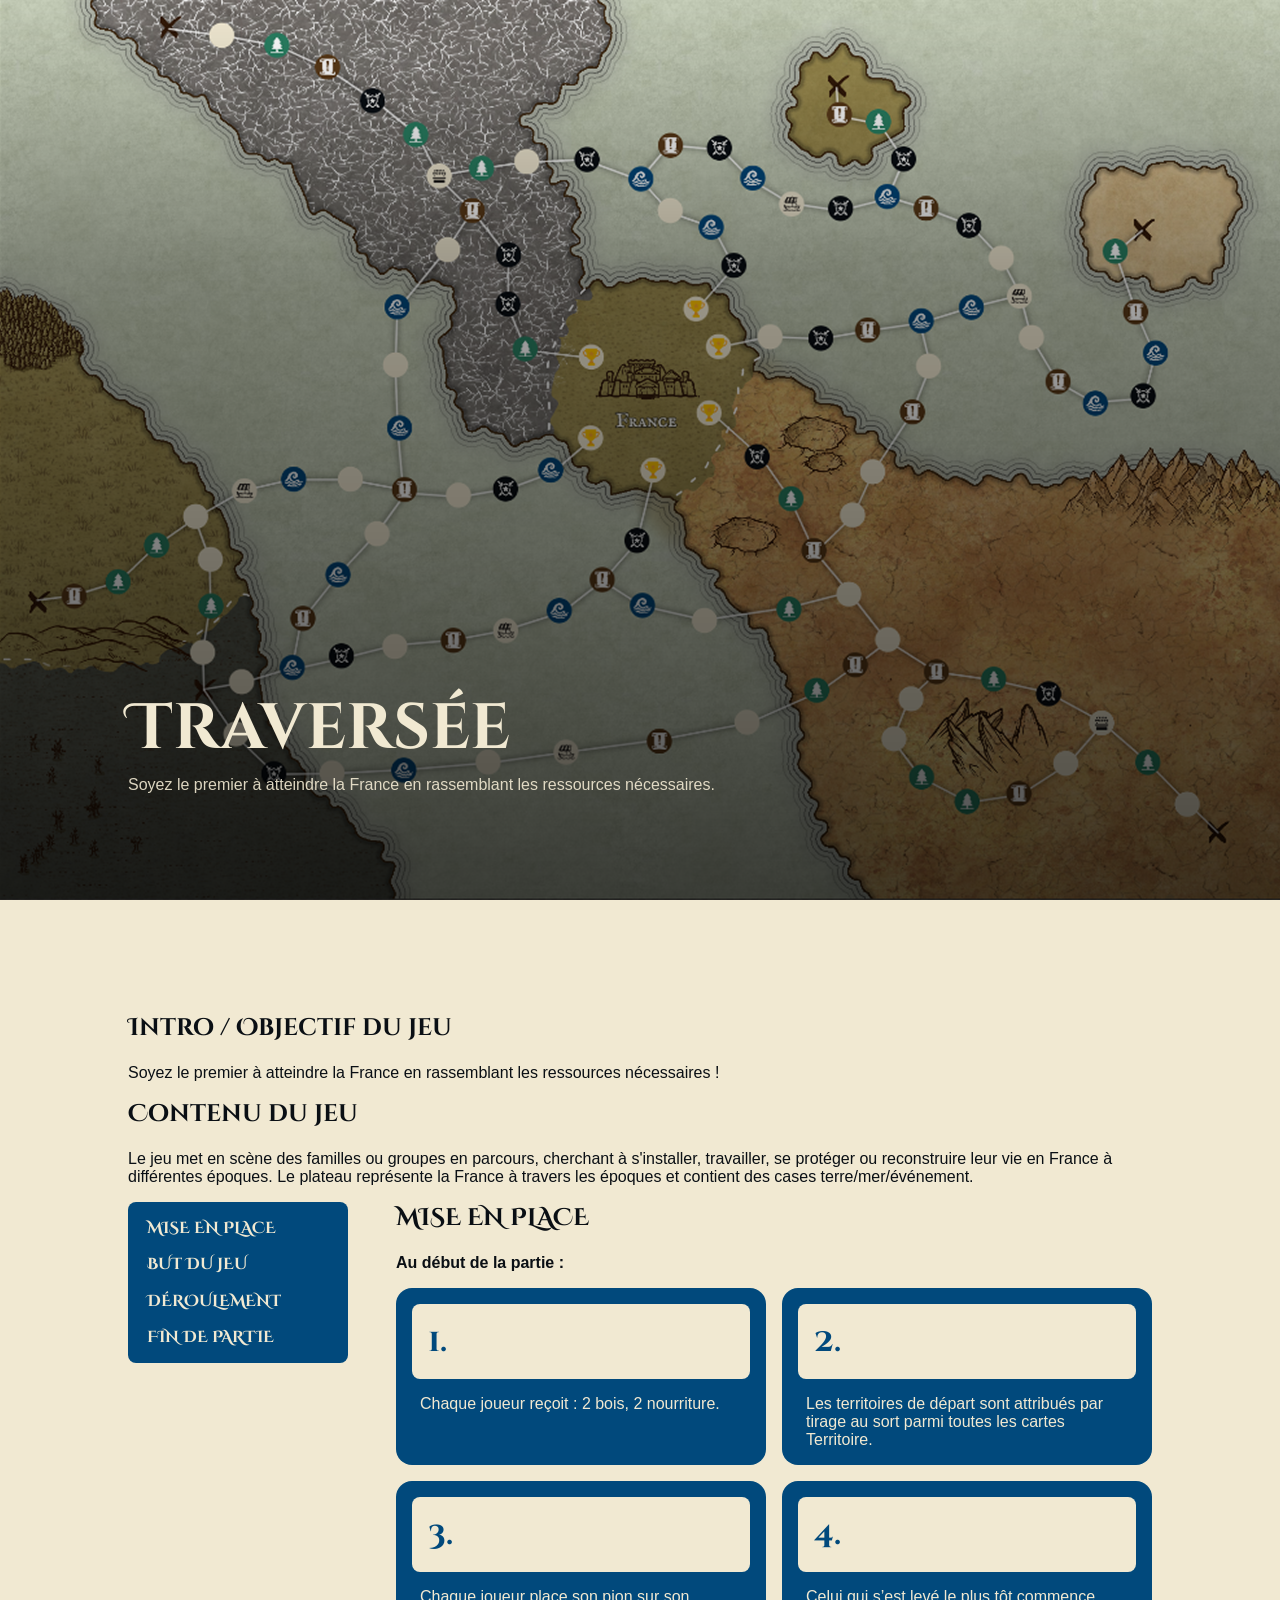
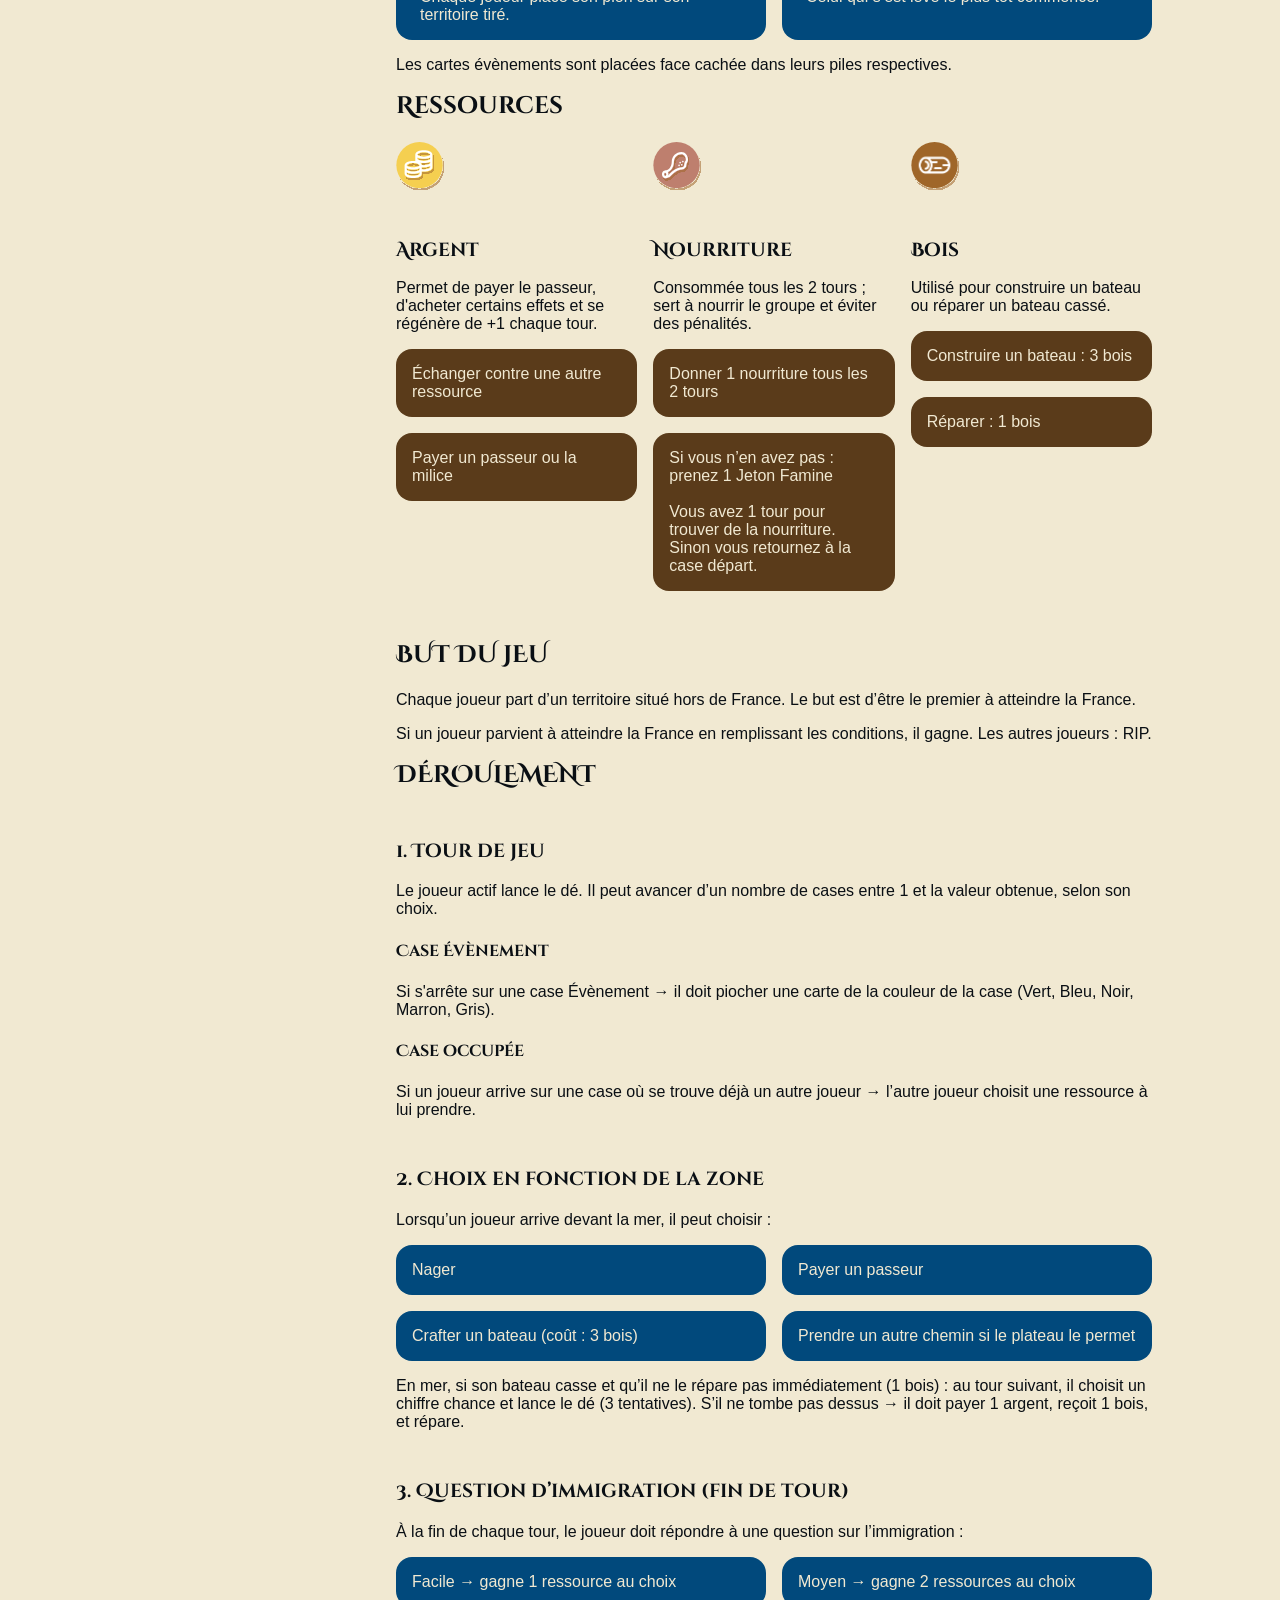
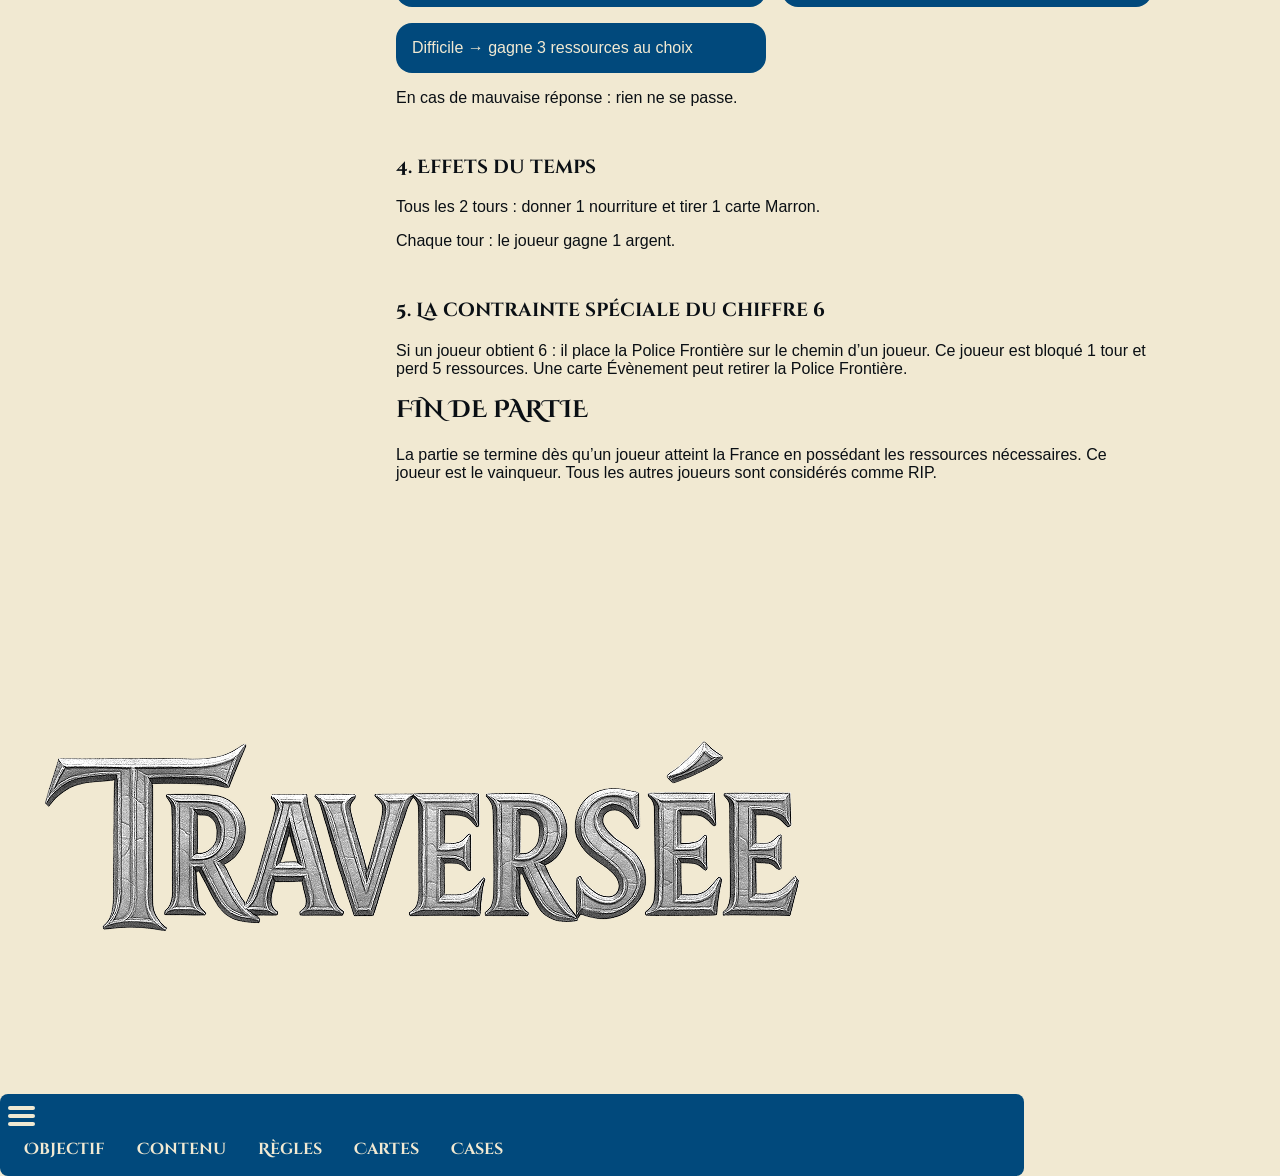
==== rules/index.html @ 33111cd7 "FEAT: init project + home cards" ====
<!DOCTYPE html>
<html lang="fr">
    <head>
        <meta charset="utf-8" />
        <meta name="viewport" content="width=device-width,initial-scale=1" />
        <title>Traversée - Règles</title>
        <link rel="stylesheet" href="../rules/css/styles.css" />
    </head>
    <body>
        <header class="site-header">
            <div class="container-img">
                <img src="../assets/img/map.png" alt="Carte du plateau - France à travers les époques" />
            </div>
            <div class="container-text-header">
                <h1>Traversée</h1>
                <p class="lead">Soyez le premier à atteindre la France en rassemblant les ressources nécessaires.</p>
            </div>
        </header>

        <main class="container">
            <article class="rules" id="regles">
                <section id="objectif">
                    <h2>Intro / Objectif du jeu</h2>
                    <p class="lead">Soyez le premier à atteindre la France en rassemblant les ressources nécessaires !</p>
                </section>

                <section id="contenu">
                    <h2>Contenu du jeu</h2>
                    <p>
                        Le jeu met en scène des familles ou groupes en parcours, cherchant à s'installer, travailler, se protéger ou reconstruire leur
                        vie en France à différentes époques. Le plateau représente la France à travers les époques et contient des cases
                        terre/mer/événement.
                    </p>
                </section>

                <section class="rules-layout">
                    <nav class="rules-nav" aria-label="Navigation règles">
                        <ul>
                            <li><a href="#mise-en-place">MISE EN PLACE</a></li>
                            <li><a href="#but-du-jeu">BUT DU JEU</a></li>
                            <li><a href="#deroulement">DÉROULEMENT</a></li>
                            <li><a href="#fin-de-partie">FIN DE PARTIE</a></li>
                        </ul>
                    </nav>

                    <div class="rules-content">
                        <section id="mise-en-place">
                            <h2>MISE EN PLACE</h2>
                            <p><strong>Au début de la partie :</strong></p>
                            <ul>
                                <li><span class="numbers">1.</span><span>Chaque joueur reçoit : 2 bois, 2 nourriture.</span></li>
                                <li>
                                    <span class="numbers">2.</span
                                    ><span>Les territoires de départ sont attribués par tirage au sort parmi toutes les cartes Territoire.</span>
                                </li>
                                <li><span class="numbers">3.</span><span>Chaque joueur place son pion sur son territoire tiré.</span></li>
                                <li><span class="numbers">4.</span><span>Celui qui s’est levé le plus tôt commence.</span></li>
                            </ul>
                            <p>Les cartes évènements sont placées face cachée dans leurs piles respectives.</p>
                        </section>

                        <section id="ressources">
                            <h2>Ressources</h2>
                            <div class="resources">
                                <div class="resource">
                                    <img src="../assets/img/argent.svg" alt="Icône argent" class="res-icon" />
                                    <h3>Argent</h3>
                                    <p>Permet de payer le passeur, d'acheter certains effets et se régénère de +1 chaque tour.</p>
                                    <ul class="ressource-list">
                                        <li>Échanger contre une autre ressource</li>
                                        <li>Payer un passeur ou la milice</li>
                                    </ul>
                                </div>

                                <div class="resource">
                                    <img src="../assets/img/nourriture.svg" alt="Icône nourriture" class="res-icon" />
                                    <h3>Nourriture</h3>
                                    <p>Consommée tous les 2 tours ; sert à nourrir le groupe et éviter des pénalités.</p>
                                    <ul class="ressource-list">
                                        <li>Donner 1 nourriture tous les 2 tours</li>
                                        <li>
                                            Si vous n’en avez pas : prenez 1 Jeton Famine <br /><br />Vous avez 1 tour pour trouver de la nourriture.
                                            <br />Sinon vous retournez à la case départ.
                                        </li>
                                    </ul>
                                </div>

                                <div class="resource">
                                    <img src="../assets/img/bois.svg" alt="Icône bois" class="res-icon" />
                                    <h3>Bois</h3>
                                    <p>Utilisé pour construire un bateau ou réparer un bateau cassé.</p>
                                    <ul class="ressource-list">
                                        <li>Construire un bateau : 3 bois</li>
                                        <li>Réparer : 1 bois</li>
                                    </ul>
                                </div>
                            </div>
                        </section>

                        <section id="but-du-jeu">
                            <h2>BUT DU JEU</h2>
                            <p>Chaque joueur part d’un territoire situé hors de France. Le but est d’être le premier à atteindre la France.</p>
                            <p>Si un joueur parvient à atteindre la France en remplissant les conditions, il gagne. Les autres joueurs : RIP.</p>
                        </section>

                        <section id="deroulement">
                            <h2>DÉROULEMENT</h2>
                            <h3>1. Tour de jeu</h3>
                            <p>Le joueur actif lance le dé. Il peut avancer d’un nombre de cases entre 1 et la valeur obtenue, selon son choix.</p>

                            <h4>Case Évènement</h4>
                            <p>
                                Si s'arrête sur une case Évènement → il doit piocher une carte de la couleur de la case (Vert, Bleu, Noir, Marron,
                                Gris).
                            </p>

                            <h4>Case occupée</h4>
                            <p>
                                Si un joueur arrive sur une case où se trouve déjà un autre joueur → l’autre joueur choisit une ressource à lui
                                prendre.
                            </p>

                            <h3>2. Choix en fonction de la zone</h3>
                            <p>Lorsqu’un joueur arrive devant la mer, il peut choisir :</p>
                            <ul>
                                <li>Nager</li>
                                <li>Payer un passeur</li>
                                <li>Crafter un bateau (coût : 3 bois)</li>
                                <li>Prendre un autre chemin si le plateau le permet</li>
                            </ul>

                            <p>
                                En mer, si son bateau casse et qu’il ne le répare pas immédiatement (1 bois) : au tour suivant, il choisit un chiffre
                                chance et lance le dé (3 tentatives). S’il ne tombe pas dessus → il doit payer 1 argent, reçoit 1 bois, et répare.
                            </p>

                            <h3>3. Question d’immigration (fin de tour)</h3>
                            <p>À la fin de chaque tour, le joueur doit répondre à une question sur l’immigration :</p>
                            <ul>
                                <li>Facile → gagne 1 ressource au choix</li>
                                <li>Moyen → gagne 2 ressources au choix</li>
                                <li>Difficile → gagne 3 ressources au choix</li>
                            </ul>
                            <p>En cas de mauvaise réponse : rien ne se passe.</p>

                            <h3>4. Effets du temps</h3>
                            <p>Tous les 2 tours : donner 1 nourriture et tirer 1 carte Marron.</p>
                            <p>Chaque tour : le joueur gagne 1 argent.</p>

                            <h3>5. La contrainte spéciale du chiffre 6</h3>
                            <p>
                                Si un joueur obtient 6 : il place la Police Frontière sur le chemin d’un joueur. Ce joueur est bloqué 1 tour et perd 5
                                ressources. Une carte Évènement peut retirer la Police Frontière.
                            </p>
                        </section>

                        <section id="fin-de-partie">
                            <h2>FIN DE PARTIE</h2>
                            <p>
                                La partie se termine dès qu’un joueur atteint la France en possédant les ressources nécessaires. Ce joueur est le
                                vainqueur. Tous les autres joueurs sont considérés comme RIP.
                            </p>
                        </section>
                    </div>
                </section>
            </article>
        </main>

        <div class="logo-menu">
            <a href="/rules"><img src="../assets/img/logo.png" alt="Logo Traversée" class="logo" /></a>
            <nav class="floating-menu" aria-label="Navigation principale">
                <input id="menu-toggle" type="checkbox" aria-hidden="true" />
                <label for="menu-toggle" class="burger" aria-hidden="true">
                    <span></span>
                    <span></span>
                    <span></span>
                </label>
                <div class="menu-items">
                    <ul>
                        <li>
                            <label for="menu-toggle"><a href="#objectif">Objectif</a></label>
                        </li>
                        <li>
                            <label for="menu-toggle"><a href="#contenu">Contenu</a></label>
                        </li>
                        <li>
                            <label for="menu-toggle"><a href="#regles">Règles</a></label>
                        </li>
                        <li>
                            <label for="menu-toggle"><a href="cards.html">Cartes</a></label>
                        </li>
                        <li>
                            <label for="menu-toggle"><a href="cases.html">Cases</a></label>
                        </li>
                    </ul>
                </div>
                <label for="menu-toggle" class="menu-overlay" aria-hidden="true"></label>
            </nav>
        </div>
    </body>
</html>
<script src="menu.js"></script>
---- rules/css/styles.css ----
:root {
    --bleu: #01497c;
    --vert: #2a7f62;
    --marron: #5a3b1a;
    --noir: #0a0f14;
    --blanc: #f1e9d2;
}
@font-face {
    font-family: "Cinzel Decorative";
    src: url("../../assets/fonts/CinzelDecorative-Regular.ttf") format("truetype");
    font-weight: 400;
    font-style: normal;
    font-display: swap;
}
@font-face {
    font-family: "Cinzel Decorative";
    src: url("../../assets/fonts/CinzelDecorative-Bold.ttf") format("truetype");
    font-weight: 700;
    font-style: normal;
    font-display: swap;
}
@font-face {
    font-family: "Cinzel Decorative";
    src: url("../../assets/fonts/CinzelDecorative-Black.ttf") format("truetype");
    font-weight: 900;
    font-style: normal;
    font-display: swap;
}

* {
    box-sizing: border-box;
    transition: transform 0.5s ease;
}

body {
    font-family: helvetica;
    background: var(--blanc);
    color: var(--noir);
    margin: 0;
    padding: 0;
    position: relative;
}

h1,
h2,
h3,
h4 {
    font-family: "Cinzel Decorative";
}

.container {
    max-width: 80vw;
    margin: 0 auto;
}

:target {
    scroll-margin-top: 7rem;
}

ul {
    list-style: none;
    margin: 0;
    padding: 0;
}

.floating-menu {
    width: 80vw;
    background: var(--bleu);
    border-radius: 8px;
    padding: 0.5rem;

    & ul {
        display: flex;
        justify-content: center;

        & a {
            display: block;
            padding: 0.5rem 1rem;
            color: var(--blanc);
            text-decoration: none;
            font-family: "Cinzel Decorative";
            font-weight: 700;
        }
    }

    & input[type="checkbox"] {
        display: none;
    }

    & .burger {
        display: block;
        position: relative;
        z-index: 100;
        cursor: pointer;

        & span {
            display: block;
            width: 27px;
            height: 4px;
            background: var(--blanc);
            margin: 4px 0;
            border-radius: 2px;
        }
    }

    & .menu-items {
        display: flex;
    }

    & .menu-overlay {
        display: none;
    }
}

.site-header {
    position: relative;

    & .container-text-header {
        position: absolute;
        bottom: 10%;
        left: 10%;
        z-index: 3;
        color: var(--blanc);

        & .lead {
            opacity: 0.9;
            margin-top: 0.25rem;
        }

        & h1 {
            margin: 0;
            font-size: 4rem;
        }
    }

    & .container-img {
        height: 100vh;
        width: 100%;
        overflow: hidden;
        display: block;
        position: relative;

        & img {
            width: 100%;
            height: 100%;
            object-fit: cover;
            display: block;
            position: relative;
            z-index: 0;
        }

        &::after {
            content: "";
            position: absolute;
            left: 0;
            right: 0;
            bottom: 0;
            top: 0;
            z-index: 1;
            pointer-events: none;
            background: linear-gradient(to top, rgba(0, 0, 0, 0.7) 0%, rgba(0, 0, 0, 0.35) 70%, rgba(0, 0, 0, 0) 100%);
        }
    }
}

.rules {
    margin: 7rem 0;

    & h2 {
        margin-top: 0;
    }

    & .rules-layout {
        display: grid;
        grid-template-columns: 220px 1fr;
        gap: 3rem;
        margin-top: 1rem;

        & .rules-nav {
            background: transparent;
            padding: 0.5rem;

            & a {
                display: block;
                padding: 0.45rem 0.5rem;
                border-left: 3px solid transparent;
                color: var(--noir);

                text-decoration: none;
            }
        }

        .rules-nav {
            align-self: start;
            position: sticky;
            top: 7rem;
            background-color: var(--bleu);
            border-radius: 8px;
            padding: 0.5rem;

            & a {
                color: var(--blanc);
                font-family: "Cinzel Decorative";
                font-weight: 700;
            }
        }

        & .rules-content {
            & ul {
                display: grid;
                grid-template-columns: 1fr 1fr;
                gap: 1rem;

                & li {
                    display: flex;
                    flex-direction: column;
                    gap: 1rem;
                    background-color: var(--bleu);
                    color: var(--blanc);
                    padding: 1rem;
                    border-radius: 1rem;
                    list-style: none;

                    & .numbers {
                        background-color: var(--blanc);
                        color: var(--bleu);
                        padding: 1rem;
                        border-radius: 0.5rem;
                        font-family: "Cinzel Decorative";
                        font-weight: 700;
                        font-size: 2rem;
                    }

                    & span {
                        padding: 0 0.5rem;
                    }
                }
            }

            & h3 {
                margin-top: 3rem;
            }
        }
    }
}

.resources {
    display: flex;
    gap: 1rem;
    align-items: stretch;
    margin-top: 1rem;
    flex-wrap: wrap;

    & .resource {
        flex: 1 1 calc(33% - 1rem);
        margin-bottom: 3rem;
        min-width: 200px;
        box-sizing: border-box;

        & ul.ressource-list {
            display: flex;
            flex-direction: column;

            & li {
                background-color: var(--marron);
            }
        }

        & .res-icon {
            width: 48px;
            height: 48px;
            display: block;
            margin-bottom: 0.5rem;
        }

        & h3 {
            margin: 0.25rem 0 0.5rem;
            font-family: "Cinzel Decorative";
        }
    }
}

@media (max-width: 800px) {
    .container {
        max-width: 90vw;
        margin: 0 auto;
    }

    .toc {
        display: none;
    }

    .rules {
        margin: 4rem 0;
        display: flex;
        flex-direction: column;
        gap: 3rem;

        & .rules-layout {
            grid-template-columns: 1fr;
            gap: 0.5rem;

            & .rules-content {
                display: flex;
                flex-direction: column;
                gap: 3rem;
            }
        }

        & .rules-nav {
            display: none;
        }

        & h2 {
            margin-top: 0;
            color: var(--vert);
            font-size: 2rem;
            font-weight: 700;
        }
    }

    .logo-menu {
        position: fixed;
        top: 1rem;
        left: 1rem;
        z-index: 70;
        display: flex;
        justify-content: space-between;
        background: var(--bleu);
        border-radius: 0.5rem;
        padding-left: 1rem;
        width: 90%;

        & .logo {
            height: 40px;
            margin-top: 2px;
        }

        .floating-menu {
            display: flex;
            width: min-content;
            border-radius: 50%;

            & input[type="checkbox"] {
                display: none;
            }

            & .burger {
                display: block;
            }

            & .menu-items {
                position: fixed;
                top: 0;
                right: 0;
                height: 100vh;
                width: 100vw;
                background: var(--bleu);
                transform: translateX(100%);
                display: flex;
                flex-direction: column;
                padding: 4rem 1rem 1rem 1rem;
                z-index: 60;

                & ul {
                    display: flex;
                    flex-direction: column;
                    gap: 0.25rem;
                }

                & label {
                    display: block;
                }
                & label a {
                    color: var(--blanc);
                    padding: 0.75rem 1rem;
                    text-decoration: none;
                    display: block;
                }
            }

            & .menu-overlay {
                display: none;
                position: fixed;
                inset: 0;
                background: rgba(0, 0, 0, 0.3);
                z-index: 55;
            }

            & input[type="checkbox"]:checked + .burger + .menu-items {
                transform: translateX(0);
            }
            & input[type="checkbox"]:checked + .burger + .menu-items + .menu-overlay {
                display: block;
            }
        }
    }

    .container-img {
        height: 50vh;
    }
}
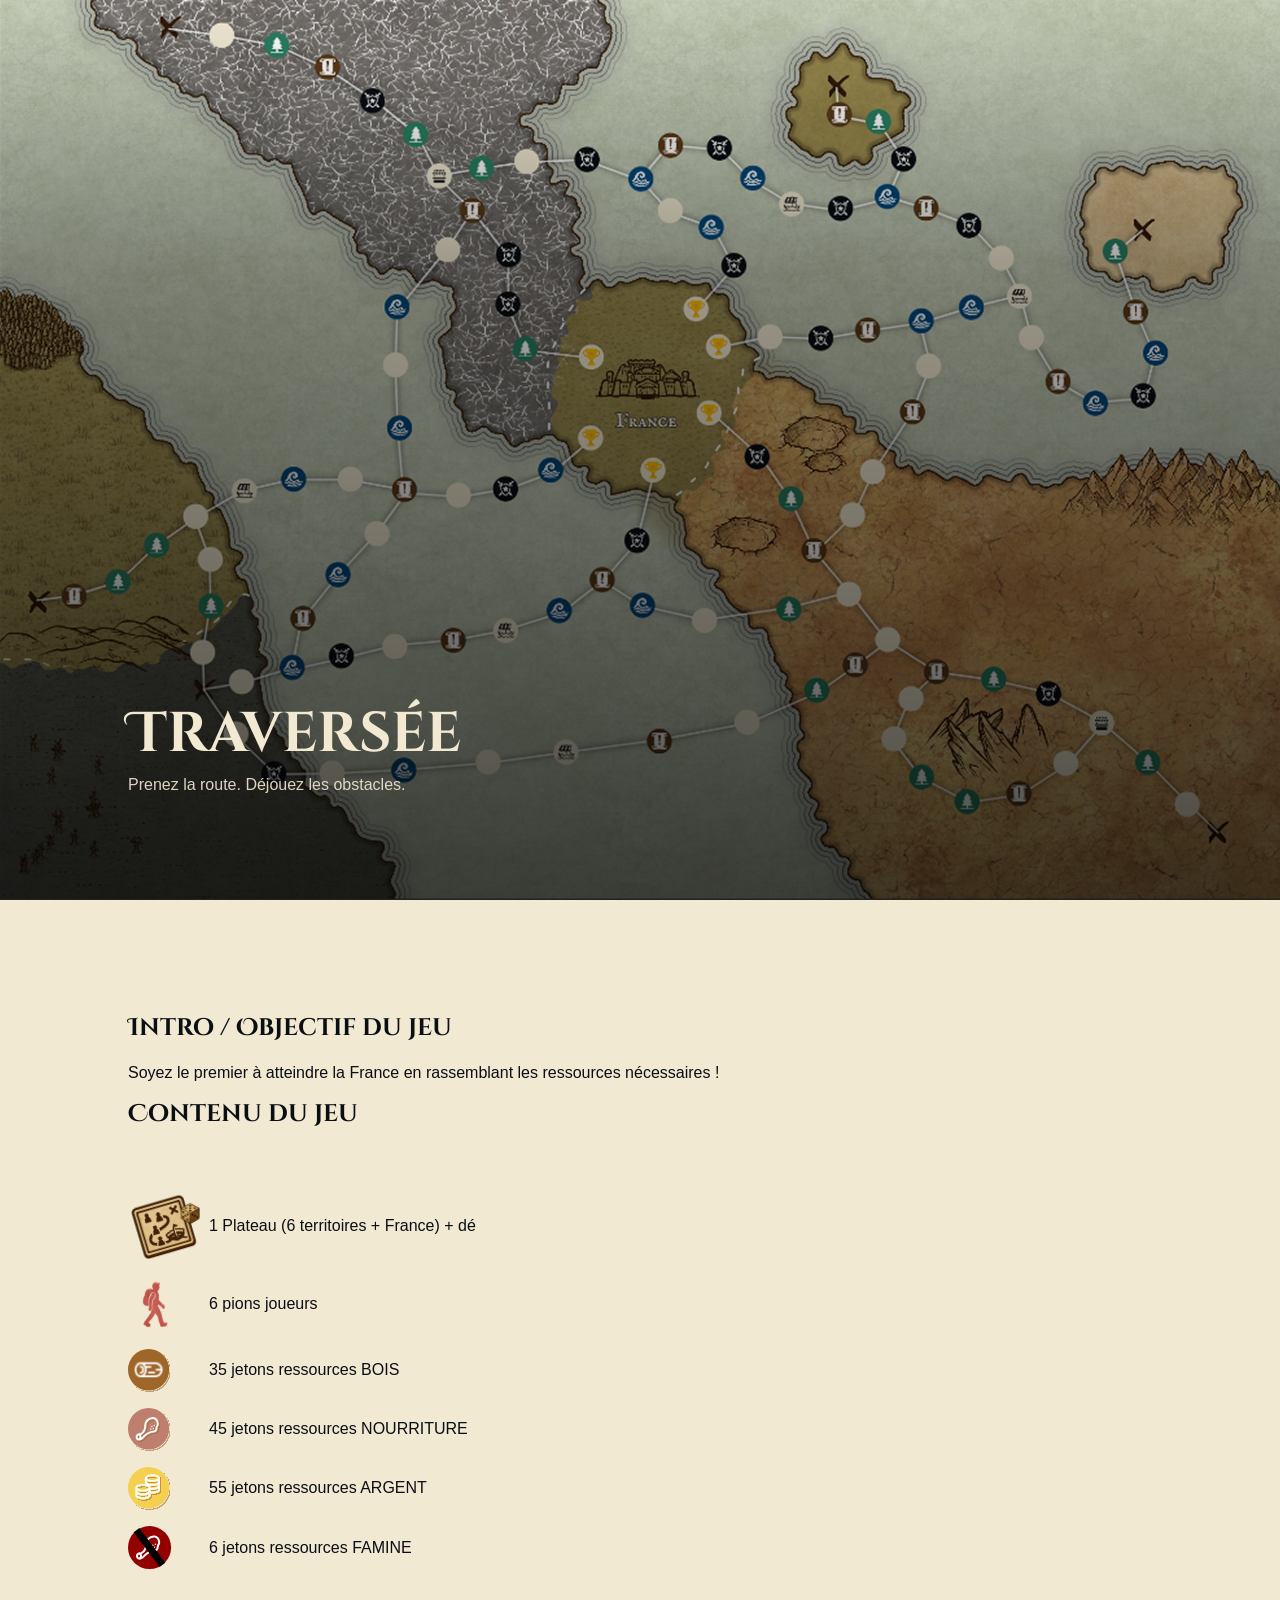
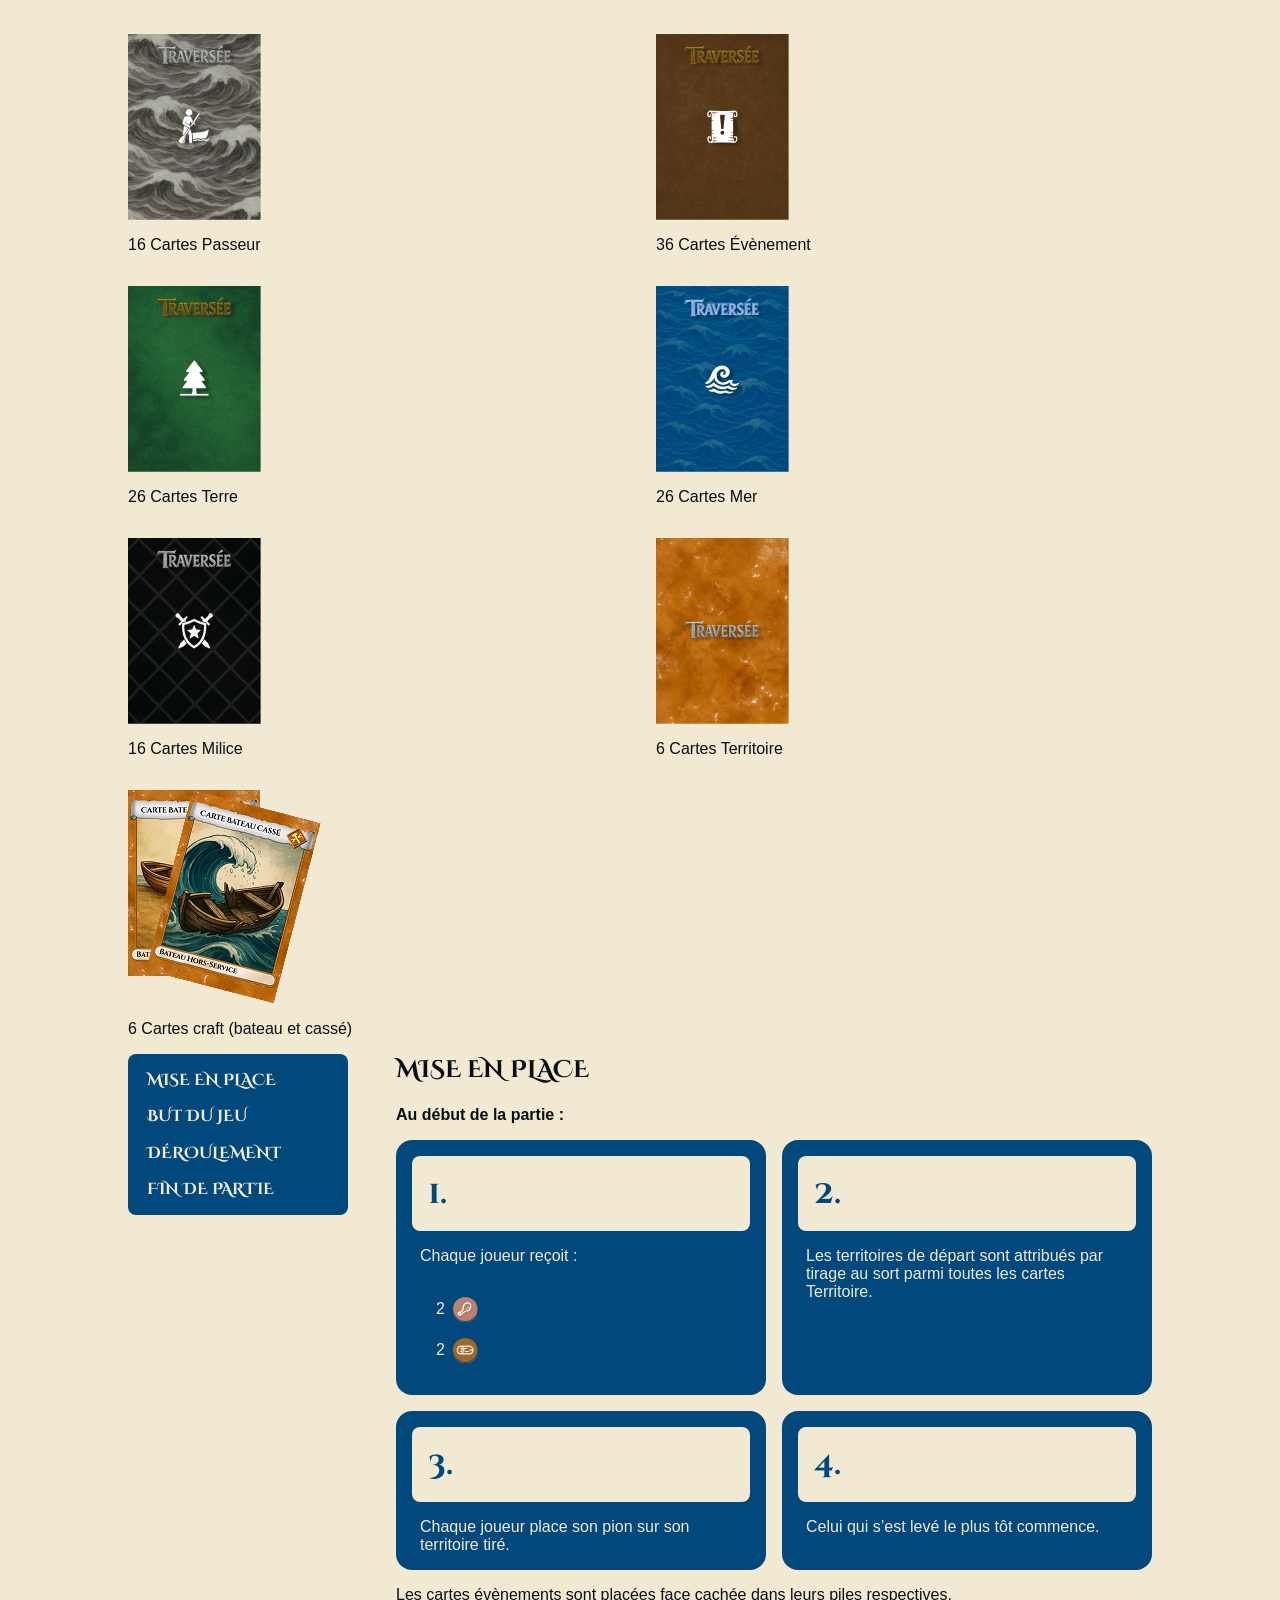
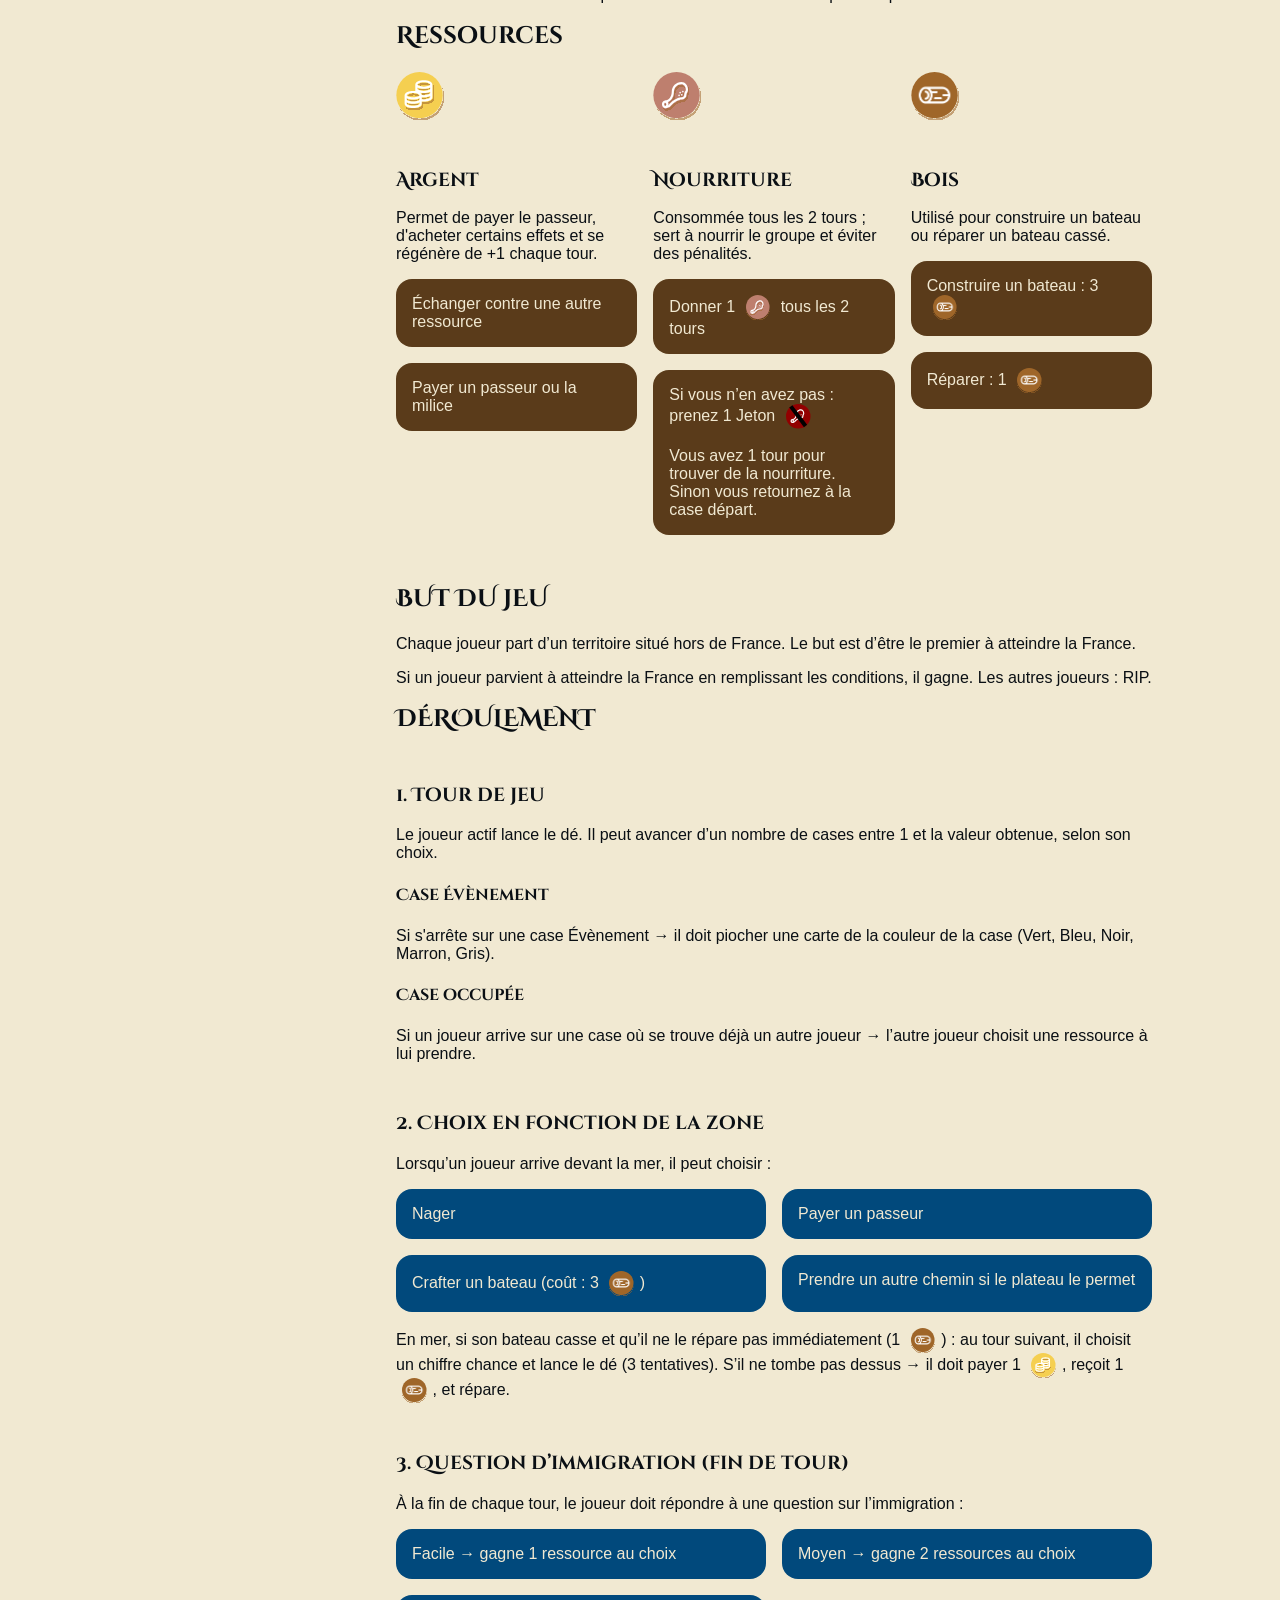
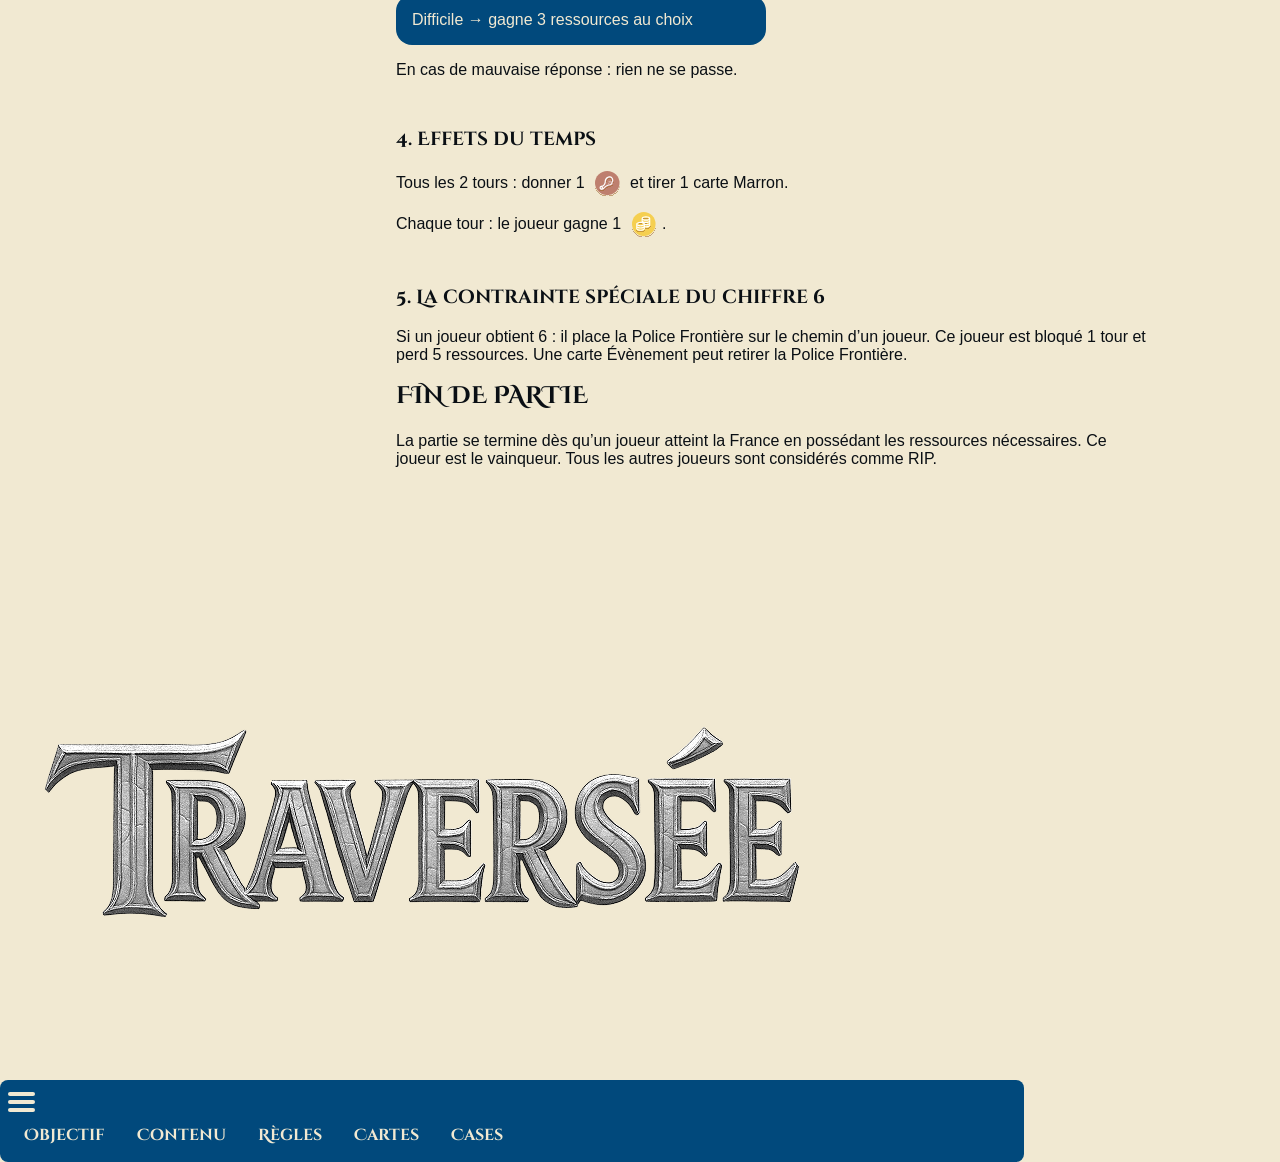
==== commit 49bb1665: "FEAT: new feature" ====
--- a/rules/index.html
+++ b/rules/index.html
@@ -4,6 +4,7 @@
         <meta charset="utf-8" />
         <meta name="viewport" content="width=device-width,initial-scale=1" />
         <title>Traversée - Règles</title>
+        <link rel="stylesheet" href="../assets/bases.css" />
         <link rel="stylesheet" href="../rules/css/styles.css" />
     </head>
     <body>
@@ -13,7 +14,7 @@
             </div>
             <div class="container-text-header">
                 <h1>Traversée</h1>
-                <p class="lead">Soyez le premier à atteindre la France en rassemblant les ressources nécessaires.</p>
+                <p class="lead">Prenez la route. Déjouez les obstacles.</p>
             </div>
         </header>
 
@@ -26,11 +27,33 @@
 
                 <section id="contenu">
                     <h2>Contenu du jeu</h2>
-                    <p>
-                        Le jeu met en scène des familles ou groupes en parcours, cherchant à s'installer, travailler, se protéger ou reconstruire leur
-                        vie en France à différentes époques. Le plateau représente la France à travers les époques et contient des cases
-                        terre/mer/événement.
-                    </p>
+                    <div class="container-list">
+                        <ul>
+                            <li>
+                                <img src="/assets/img/icon-plateau.svg" alt="icon plateau" height="65" /><span
+                                    >1 Plateau (6 territoires + France) + dé</span
+                                >
+                            </li>
+                            <li><img src="/assets/img/icon-pion.svg" alt="icon pion" /><span>6 pions joueurs</span></li>
+                            <li><img src="/assets/img/bois.svg" alt="icon bois" height="43" /><span>35 jetons ressources BOIS</span></li>
+                            <li>
+                                <img src="/assets/img/nourriture.svg" alt="icon nourriture" height="43" /><span>45 jetons ressources NOURRITURE</span>
+                            </li>
+                            <li><img src="/assets/img/argent.svg" alt="icon argent" height="43" /><span>55 jetons ressources ARGENT</span></li>
+                            <li><img src="/assets/img/famine.svg" alt="icon famine" /><span>6 jetons ressources FAMINE</span></li>
+                        </ul>
+                        <ul class="carte-list">
+                            <li><img src="/assets/img/icon-carte-passeur.png" alt="icon carte passeur" /><span>16 Cartes Passeur</span></li>
+                            <li><img src="/assets/img/icon-carte-event.png" alt="icon carte evenement" /><span>36 Cartes Évènement</span></li>
+                            <li><img src="/assets/img/icon-carte-terre.png" alt="icon carte terre" /><span>26 Cartes Terre</span></li>
+                            <li><img src="/assets/img/icon-carte-mer.png" alt="icon carte mer" /><span>26 Cartes Mer</span></li>
+                            <li><img src="/assets/img/icon-carte-milice.png" alt="icon carte milice" /><span>16 Cartes Milice</span></li>
+                            <li><img src="/assets/img/icon-carte-territoire.png" alt="icon carte territoire" /><span>6 Cartes Territoire</span></li>
+                            <li>
+                                <img src="/assets/img/icon-carte-craft.png" alt="icon carte craft" /><span>6 Cartes craft (bateau et cassé)</span>
+                            </li>
+                        </ul>
+                    </div>
                 </section>
 
                 <section class="rules-layout">
@@ -48,7 +71,16 @@
                             <h2>MISE EN PLACE</h2>
                             <p><strong>Au début de la partie :</strong></p>
                             <ul>
-                                <li><span class="numbers">1.</span><span>Chaque joueur reçoit : 2 bois, 2 nourriture.</span></li>
+                                <li>
+                                    <span class="numbers">1.</span>
+                                    <span
+                                        >Chaque joueur reçoit :
+                                        <ul class="container-icon-list">
+                                            <li>2 <img src="/assets/img/nourriture.svg" alt="icon nourriture" height="25" /></li>
+                                            <li>2 <img src="/assets/img/bois.svg" alt="icon bois" height="25" /></li>
+                                        </ul>
+                                    </span>
+                                </li>
                                 <li>
                                     <span class="numbers">2.</span
                                     ><span>Les territoires de départ sont attribués par tirage au sort parmi toutes les cartes Territoire.</span>
@@ -77,10 +109,25 @@
                                     <h3>Nourriture</h3>
                                     <p>Consommée tous les 2 tours ; sert à nourrir le groupe et éviter des pénalités.</p>
                                     <ul class="ressource-list">
-                                        <li>Donner 1 nourriture tous les 2 tours</li>
-                                        <li>
-                                            Si vous n’en avez pas : prenez 1 Jeton Famine <br /><br />Vous avez 1 tour pour trouver de la nourriture.
-                                            <br />Sinon vous retournez à la case départ.
+                                        <li class="icon-img">
+                                            Donner 1
+                                            <img
+                                                src="/assets/img/nourriture.svg"
+                                                alt="icon nourriture"
+                                                height="25"
+                                                style="display: inline-block; vertical-align: middle; margin: 0 6px"
+                                            />
+                                            tous les 2 tours
+                                        </li>
+                                        <li class="icon-img">
+                                            Si vous n’en avez pas : prenez 1 Jeton
+                                            <img
+                                                src="/assets/img/famine.svg"
+                                                alt="icon famine"
+                                                height="25"
+                                                style="display: inline-block; vertical-align: middle; margin: 0 6px"
+                                            />
+                                            <br /><br />Vous avez 1 tour pour trouver de la nourriture. <br />Sinon vous retournez à la case départ.
                                         </li>
                                     </ul>
                                 </div>
@@ -90,8 +137,24 @@
                                     <h3>Bois</h3>
                                     <p>Utilisé pour construire un bateau ou réparer un bateau cassé.</p>
                                     <ul class="ressource-list">
-                                        <li>Construire un bateau : 3 bois</li>
-                                        <li>Réparer : 1 bois</li>
+                                        <li class="icon-img">
+                                            Construire un bateau : 3
+                                            <img
+                                                src="/assets/img/bois.svg"
+                                                alt="icon bois"
+                                                height="25"
+                                                style="display: inline-block; vertical-align: middle; margin: 0 6px"
+                                            />
+                                        </li>
+                                        <li class="icon-img">
+                                            Réparer : 1
+                                            <img
+                                                src="/assets/img/bois.svg"
+                                                alt="icon bois"
+                                                height="25"
+                                                style="display: inline-block; vertical-align: middle; margin: 0 6px"
+                                            />
+                                        </li>
                                     </ul>
                                 </div>
                             </div>
@@ -121,17 +184,43 @@
                             </p>
 
                             <h3>2. Choix en fonction de la zone</h3>
-                            <p>Lorsqu’un joueur arrive devant la mer, il peut choisir :</p>
+                            <p>Lorsqu’un joueur arrive devant la mer, il peut choisir&nbsp;:</p>
                             <ul>
                                 <li>Nager</li>
                                 <li>Payer un passeur</li>
-                                <li>Crafter un bateau (coût : 3 bois)</li>
+                                <li class="icon-img">
+                                    Crafter un bateau (coût : 3
+                                    <img
+                                        src="/assets/img/bois.svg"
+                                        alt="icon bois"
+                                        height="25"
+                                        style="display: inline-block; vertical-align: middle; margin: 0 6px"
+                                    />)
+                                </li>
                                 <li>Prendre un autre chemin si le plateau le permet</li>
                             </ul>
 
-                            <p>
-                                En mer, si son bateau casse et qu’il ne le répare pas immédiatement (1 bois) : au tour suivant, il choisit un chiffre
-                                chance et lance le dé (3 tentatives). S’il ne tombe pas dessus → il doit payer 1 argent, reçoit 1 bois, et répare.
+                            <p class="img-icon">
+                                En mer, si son bateau casse et qu’il ne le répare pas immédiatement (1
+                                <img
+                                    src="/assets/img/bois.svg"
+                                    alt="icon bois"
+                                    height="25"
+                                    style="display: inline-block; vertical-align: middle; margin: 0 6px"
+                                />) : au tour suivant, il choisit un chiffre chance et lance le dé (3 tentatives). S’il ne tombe pas dessus → il doit
+                                payer 1
+                                <img
+                                    src="/assets/img/argent.svg"
+                                    alt="icon argent"
+                                    height="25"
+                                    style="display: inline-block; vertical-align: middle; margin: 0 6px"
+                                />, reçoit 1
+                                <img
+                                    src="/assets/img/bois.svg"
+                                    alt="icon bois"
+                                    height="25"
+                                    style="display: inline-block; vertical-align: middle; margin: 0 6px"
+                                />, et répare.
                             </p>
 
                             <h3>3. Question d’immigration (fin de tour)</h3>
@@ -144,8 +233,25 @@
                             <p>En cas de mauvaise réponse : rien ne se passe.</p>
 
                             <h3>4. Effets du temps</h3>
-                            <p>Tous les 2 tours : donner 1 nourriture et tirer 1 carte Marron.</p>
-                            <p>Chaque tour : le joueur gagne 1 argent.</p>
+                            <p class="img-icon">
+                                Tous les 2 tours : donner 1
+                                <img
+                                    src="/assets/img/nourriture.svg"
+                                    alt="icon nourriture"
+                                    height="25"
+                                    style="display: inline-block; vertical-align: middle; margin: 0 6px"
+                                />
+                                et tirer 1 carte Marron.
+                            </p>
+                            <p class="img-icon">
+                                Chaque tour : le joueur gagne 1
+                                <img
+                                    src="/assets/img/argent.svg"
+                                    alt="icon argent"
+                                    height="25"
+                                    style="display: inline-block; vertical-align: middle; margin: 0 6px"
+                                />.
+                            </p>
 
                             <h3>5. La contrainte spéciale du chiffre 6</h3>
                             <p>
--- a/assets/bases.css
+++ b/assets/bases.css
@@ -0,0 +1,81 @@
+:root {
+    --bleu: #01497c;
+    --vert: #2a7f62;
+    --marron: #5a3b1a;
+    --noir: #0a0f14;
+    --creme: #f1e9d2;
+    --blanc: #fdfcfa;
+    --orange: #d97d3c;
+    --rouge: #a63d3d;
+    --vert-light: #e9f2ef;
+    --orange-light: #fbf2eb;
+    --rouge-light: #f6ebeb;
+}
+@font-face {
+    font-family: "Cinzel Decorative";
+    src: url("../../assets/fonts/CinzelDecorative-Regular.ttf") format("truetype");
+    font-weight: 400;
+    font-style: normal;
+    font-display: swap;
+}
+@font-face {
+    font-family: "Cinzel Decorative";
+    src: url("../../assets/fonts/CinzelDecorative-Bold.ttf") format("truetype");
+    font-weight: 700;
+    font-style: normal;
+    font-display: swap;
+}
+@font-face {
+    font-family: "Cinzel Decorative";
+    src: url("../../assets/fonts/CinzelDecorative-Black.ttf") format("truetype");
+    font-weight: 900;
+    font-style: normal;
+    font-display: swap;
+}
+
+* {
+    box-sizing: border-box;
+    transition: transform 0.5s ease;
+}
+
+body {
+    font-family: helvetica;
+    background: var(--creme);
+    color: var(--noir);
+    margin: 0;
+    padding: 0;
+    position: relative;
+}
+
+h1,
+.h1,
+h2,
+.h2,
+h3,
+.h3,
+h4,
+.h4 {
+    font-family: "Cinzel Decorative";
+}
+
+.container {
+    max-width: 80vw;
+    margin: 0 auto;
+}
+
+:target {
+    scroll-margin-top: 7rem;
+}
+
+ul {
+    list-style: none;
+    margin: 0;
+    padding: 0;
+}
+
+button {
+    padding: 0;
+    border: none;
+    background: none;
+    border-radius: 8px;
+}
--- a/rules/css/styles.css
+++ b/rules/css/styles.css
@@ -1,68 +1,3 @@
-:root {
-    --bleu: #01497c;
-    --vert: #2a7f62;
-    --marron: #5a3b1a;
-    --noir: #0a0f14;
-    --blanc: #f1e9d2;
-}
-@font-face {
-    font-family: "Cinzel Decorative";
-    src: url("../../assets/fonts/CinzelDecorative-Regular.ttf") format("truetype");
-    font-weight: 400;
-    font-style: normal;
-    font-display: swap;
-}
-@font-face {
-    font-family: "Cinzel Decorative";
-    src: url("../../assets/fonts/CinzelDecorative-Bold.ttf") format("truetype");
-    font-weight: 700;
-    font-style: normal;
-    font-display: swap;
-}
-@font-face {
-    font-family: "Cinzel Decorative";
-    src: url("../../assets/fonts/CinzelDecorative-Black.ttf") format("truetype");
-    font-weight: 900;
-    font-style: normal;
-    font-display: swap;
-}
-
-* {
-    box-sizing: border-box;
-    transition: transform 0.5s ease;
-}
-
-body {
-    font-family: helvetica;
-    background: var(--blanc);
-    color: var(--noir);
-    margin: 0;
-    padding: 0;
-    position: relative;
-}
-
-h1,
-h2,
-h3,
-h4 {
-    font-family: "Cinzel Decorative";
-}
-
-.container {
-    max-width: 80vw;
-    margin: 0 auto;
-}
-
-:target {
-    scroll-margin-top: 7rem;
-}
-
-ul {
-    list-style: none;
-    margin: 0;
-    padding: 0;
-}
-
 .floating-menu {
     width: 80vw;
     background: var(--bleu);
@@ -76,7 +11,7 @@
         & a {
             display: block;
             padding: 0.5rem 1rem;
-            color: var(--blanc);
+            color: var(--creme);
             text-decoration: none;
             font-family: "Cinzel Decorative";
             font-weight: 700;
@@ -97,7 +32,7 @@
             display: block;
             width: 27px;
             height: 4px;
-            background: var(--blanc);
+            background: var(--creme);
             margin: 4px 0;
             border-radius: 2px;
         }
@@ -109,6 +44,45 @@
 
     & .menu-overlay {
         display: none;
+    }
+}
+
+.container-list {
+    & ul {
+        display: flex;
+        flex-direction: column;
+        gap: 1rem;
+        margin-top: 4rem;
+
+        & li {
+            display: grid;
+            grid-template-columns: 65px 1fr;
+            gap: 1rem;
+            align-items: center;
+        }
+
+        &.carte-list {
+            display: grid;
+            grid-template-columns: 1fr 1fr;
+            gap: 2rem;
+
+            & li {
+                grid-template-columns: 1fr;
+            }
+        }
+    }
+}
+
+.container-icon-list {
+    display: flex !important;
+    flex-direction: column !important;
+    padding: 2rem 1rem 1rem;
+
+    & li {
+        flex-direction: row !important;
+        gap: 0.5rem !important;
+        padding: 0 !important;
+        align-items: center !important;
     }
 }
 
@@ -120,7 +94,7 @@
         bottom: 10%;
         left: 10%;
         z-index: 3;
-        color: var(--blanc);
+        color: var(--creme);
 
         & .lead {
             opacity: 0.9;
@@ -129,7 +103,7 @@
 
         & h1 {
             margin: 0;
-            font-size: 4rem;
+            font-size: 3.5rem;
         }
     }
 
@@ -199,7 +173,7 @@
             padding: 0.5rem;
 
             & a {
-                color: var(--blanc);
+                color: var(--creme);
                 font-family: "Cinzel Decorative";
                 font-weight: 700;
             }
@@ -216,13 +190,22 @@
                     flex-direction: column;
                     gap: 1rem;
                     background-color: var(--bleu);
-                    color: var(--blanc);
+                    color: var(--creme);
                     padding: 1rem;
                     border-radius: 1rem;
                     list-style: none;
 
+                    &.icon-img {
+                        display: revert !important;
+
+                        & img {
+                            max-height: 25px;
+                            max-width: min-content;
+                        }
+                    }
+
                     & .numbers {
-                        background-color: var(--blanc);
+                        background-color: var(--creme);
                         color: var(--bleu);
                         padding: 1rem;
                         border-radius: 0.5rem;
@@ -241,6 +224,15 @@
                 margin-top: 3rem;
             }
         }
+    }
+}
+
+.icon-img {
+    display: revert !important;
+
+    & img {
+        max-height: 25px;
+        max-width: min-content;
     }
 }
 
@@ -372,7 +364,7 @@
                     display: block;
                 }
                 & label a {
-                    color: var(--blanc);
+                    color: var(--creme);
                     padding: 0.75rem 1rem;
                     text-decoration: none;
                     display: block;
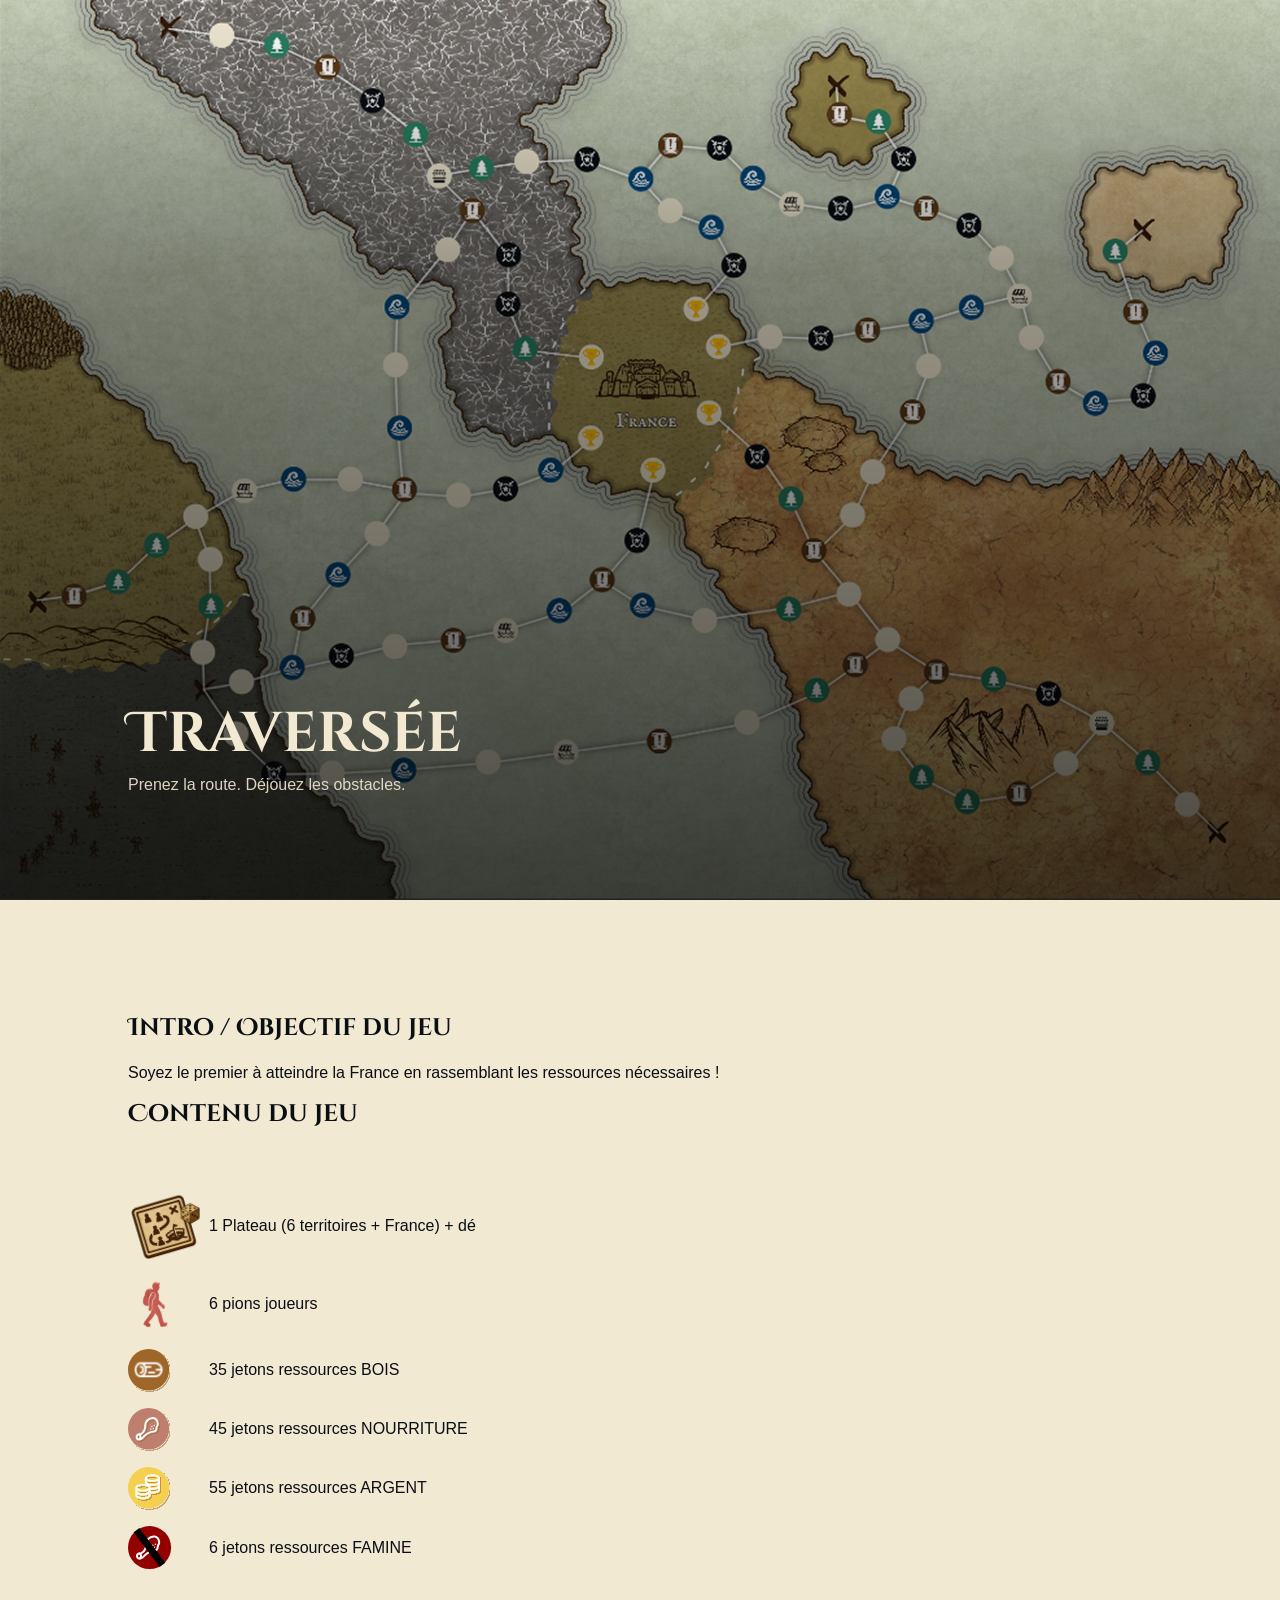
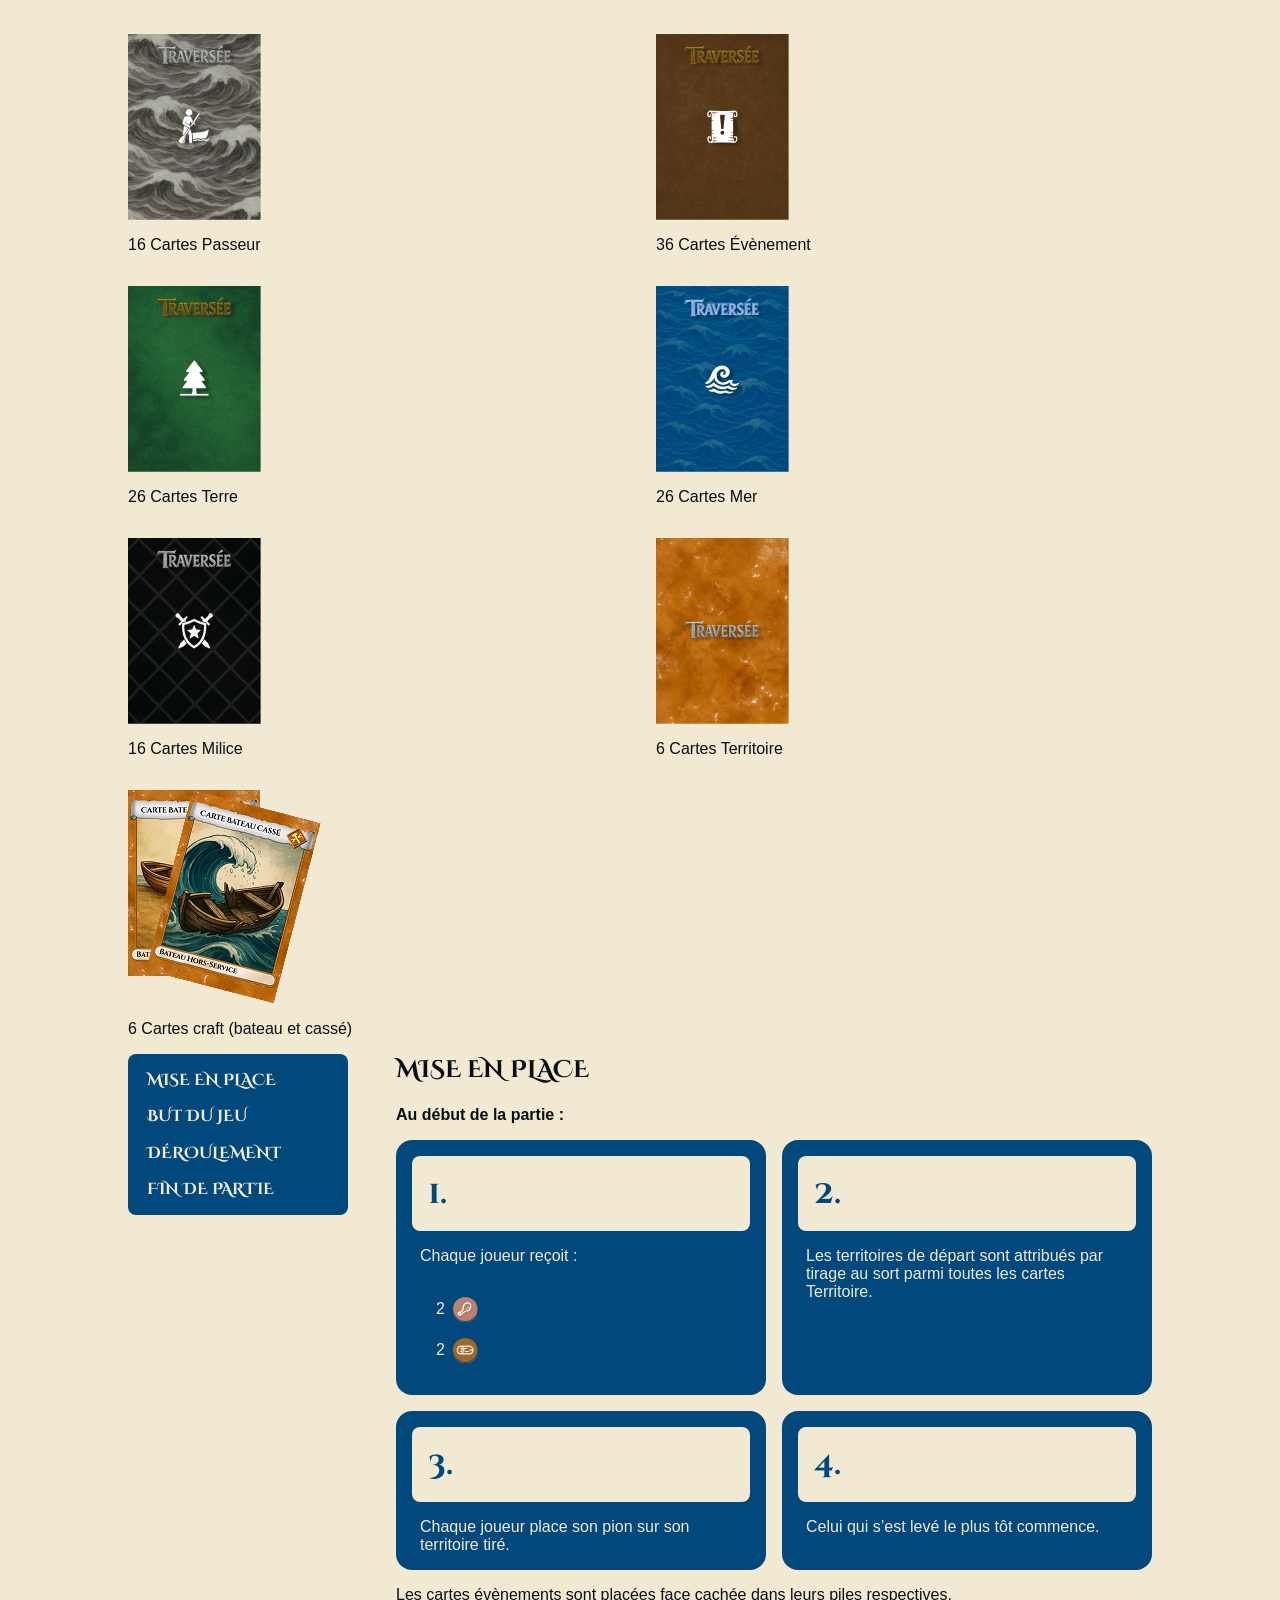
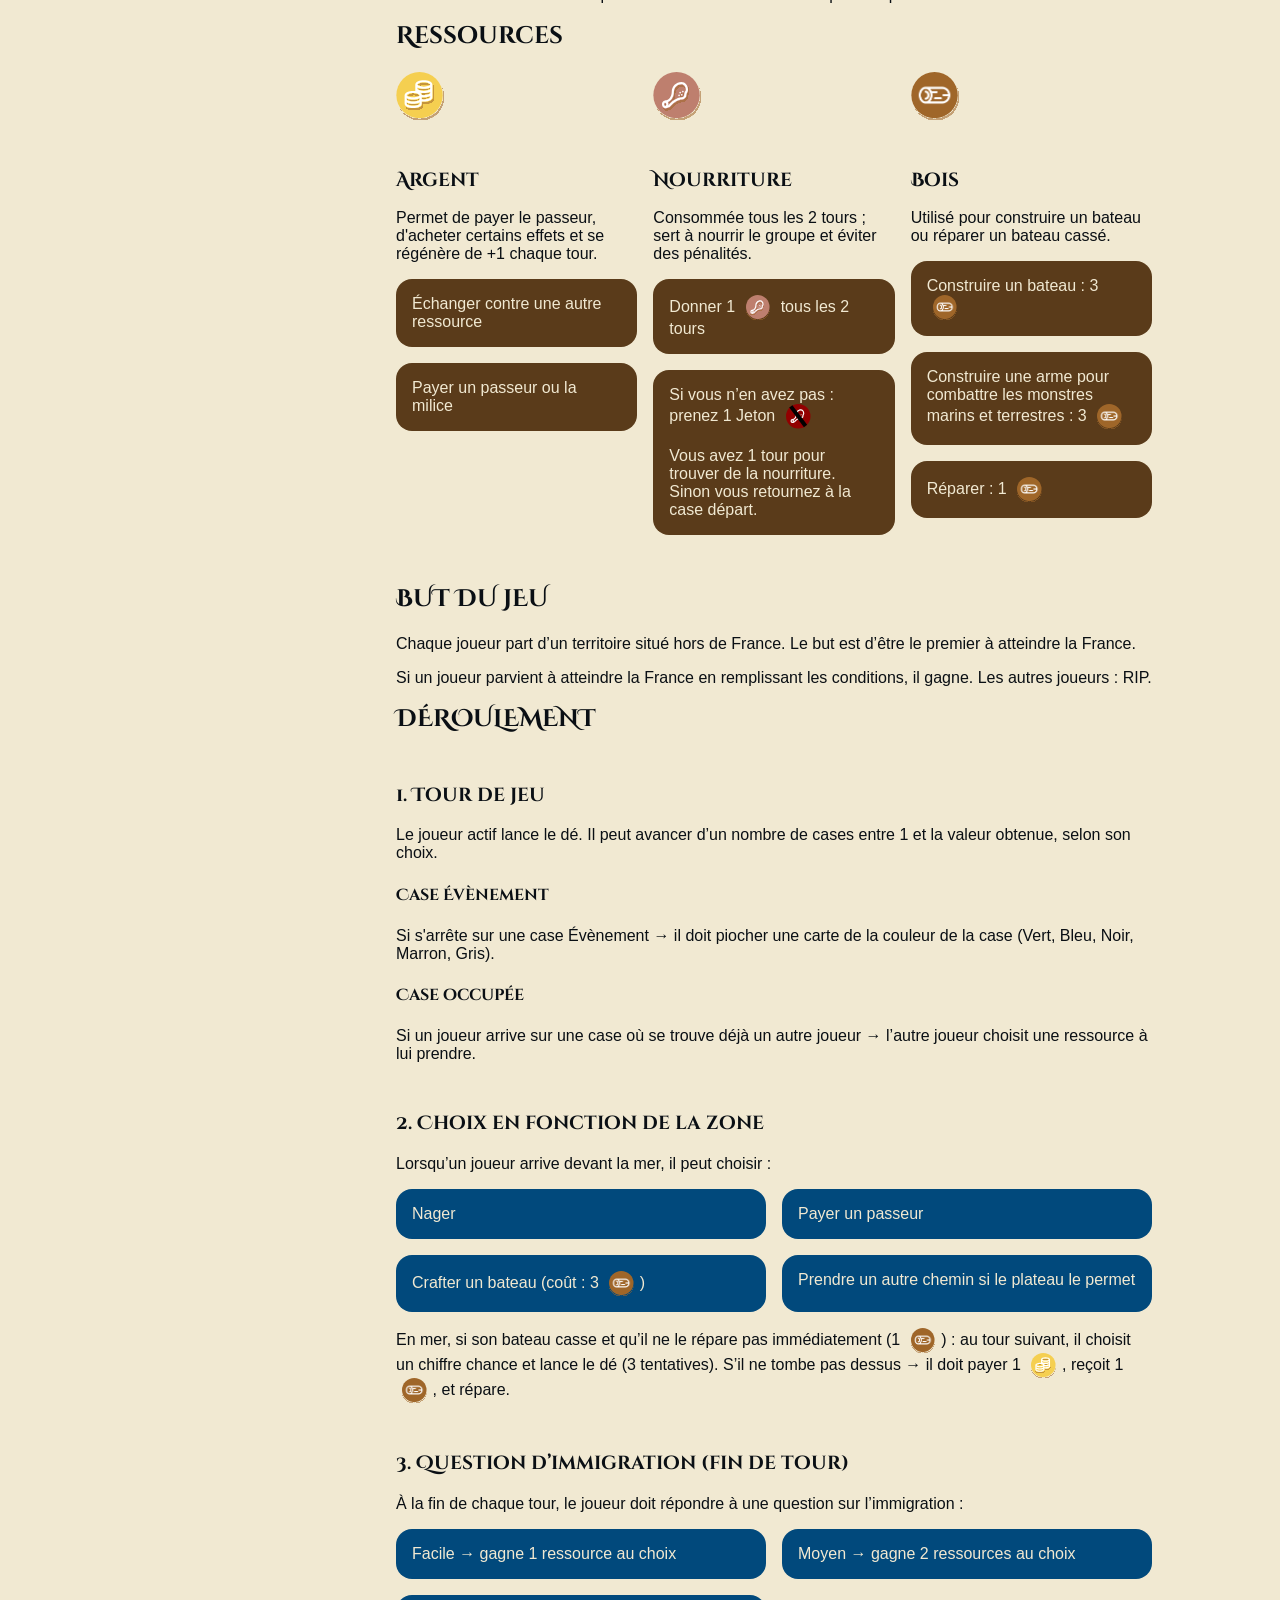
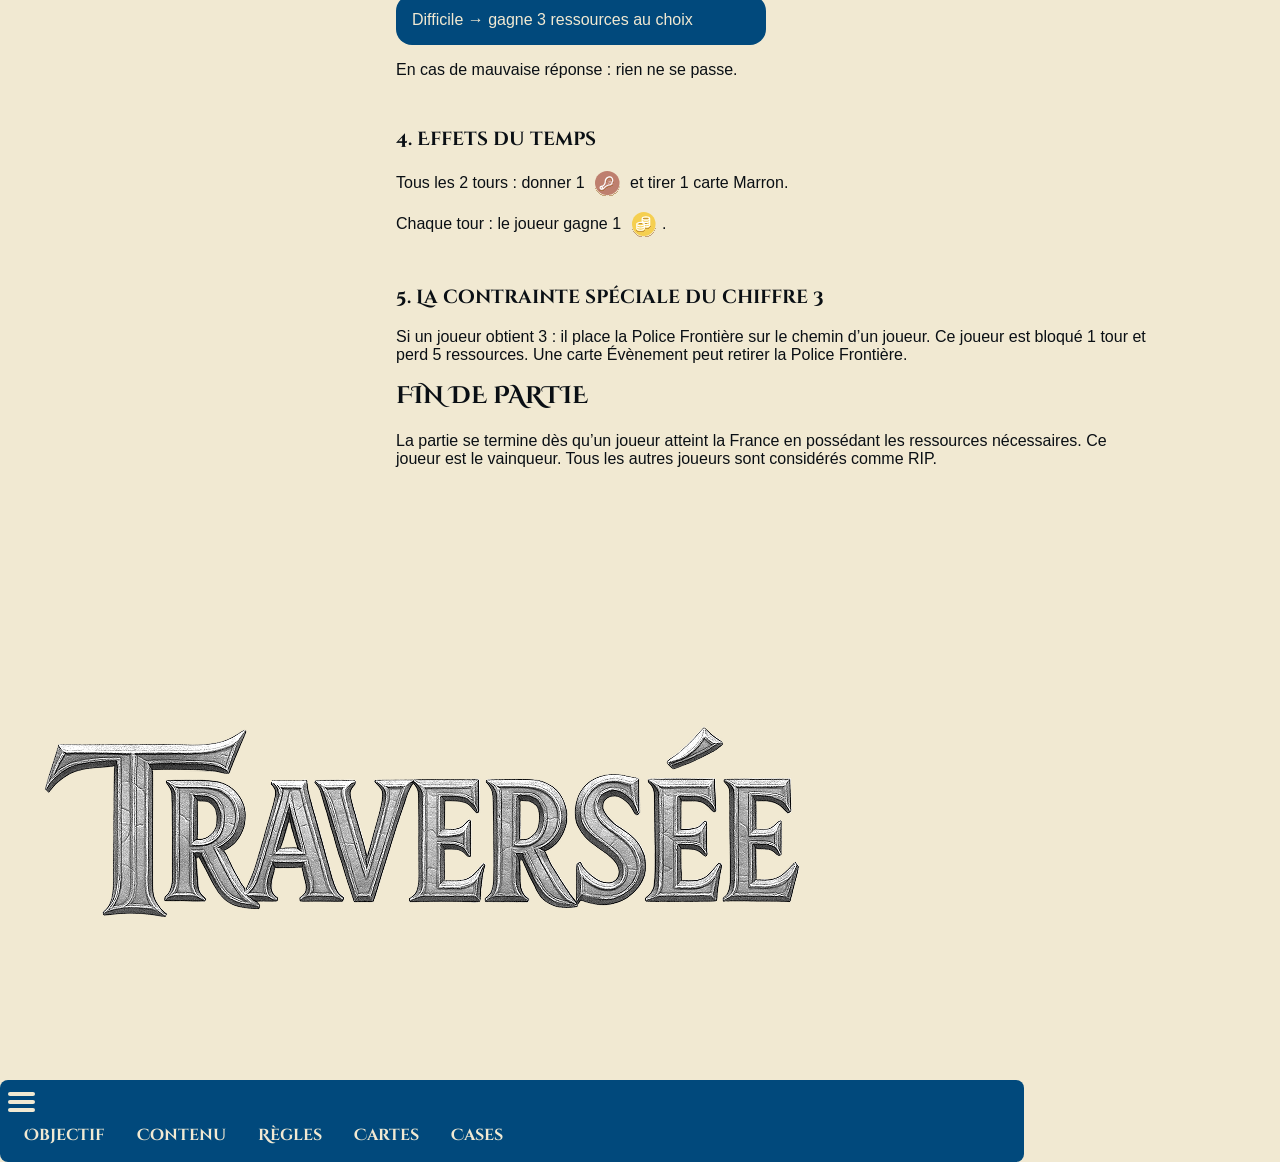
==== commit 0cc42e36: "FEAT: add new rules" ====
--- a/rules/index.html
+++ b/rules/index.html
@@ -30,27 +30,29 @@
                     <div class="container-list">
                         <ul>
                             <li>
-                                <img src="/assets/img/icon-plateau.svg" alt="icon plateau" height="65" /><span
+                                <img src="../assets/img/icon-plateau.svg" alt="icon plateau" height="65" /><span
                                     >1 Plateau (6 territoires + France) + dé</span
                                 >
                             </li>
-                            <li><img src="/assets/img/icon-pion.svg" alt="icon pion" /><span>6 pions joueurs</span></li>
-                            <li><img src="/assets/img/bois.svg" alt="icon bois" height="43" /><span>35 jetons ressources BOIS</span></li>
+                            <li><img src="../assets/img/icon-pion.svg" alt="icon pion" /><span>6 pions joueurs</span></li>
+                            <li><img src="../assets/img/bois.svg" alt="icon bois" height="43" /><span>35 jetons ressources BOIS</span></li>
                             <li>
-                                <img src="/assets/img/nourriture.svg" alt="icon nourriture" height="43" /><span>45 jetons ressources NOURRITURE</span>
+                                <img src="../assets/img/nourriture.svg" alt="icon nourriture" height="43" /><span
+                                    >45 jetons ressources NOURRITURE</span
+                                >
                             </li>
-                            <li><img src="/assets/img/argent.svg" alt="icon argent" height="43" /><span>55 jetons ressources ARGENT</span></li>
-                            <li><img src="/assets/img/famine.svg" alt="icon famine" /><span>6 jetons ressources FAMINE</span></li>
+                            <li><img src="../assets/img/argent.svg" alt="icon argent" height="43" /><span>55 jetons ressources ARGENT</span></li>
+                            <li><img src="../assets/img/famine.svg" alt="icon famine" /><span>6 jetons ressources FAMINE</span></li>
                         </ul>
                         <ul class="carte-list">
-                            <li><img src="/assets/img/icon-carte-passeur.png" alt="icon carte passeur" /><span>16 Cartes Passeur</span></li>
-                            <li><img src="/assets/img/icon-carte-event.png" alt="icon carte evenement" /><span>36 Cartes Évènement</span></li>
-                            <li><img src="/assets/img/icon-carte-terre.png" alt="icon carte terre" /><span>26 Cartes Terre</span></li>
-                            <li><img src="/assets/img/icon-carte-mer.png" alt="icon carte mer" /><span>26 Cartes Mer</span></li>
-                            <li><img src="/assets/img/icon-carte-milice.png" alt="icon carte milice" /><span>16 Cartes Milice</span></li>
-                            <li><img src="/assets/img/icon-carte-territoire.png" alt="icon carte territoire" /><span>6 Cartes Territoire</span></li>
+                            <li><img src="../assets/img/icon-carte-passeur.png" alt="icon carte passeur" /><span>16 Cartes Passeur</span></li>
+                            <li><img src="../assets/img/icon-carte-event.png" alt="icon carte evenement" /><span>36 Cartes Évènement</span></li>
+                            <li><img src="../assets/img/icon-carte-terre.png" alt="icon carte terre" /><span>26 Cartes Terre</span></li>
+                            <li><img src="../assets/img/icon-carte-mer.png" alt="icon carte mer" /><span>26 Cartes Mer</span></li>
+                            <li><img src="../assets/img/icon-carte-milice.png" alt="icon carte milice" /><span>16 Cartes Milice</span></li>
+                            <li><img src="../assets/img/icon-carte-territoire.png" alt="icon carte territoire" /><span>6 Cartes Territoire</span></li>
                             <li>
-                                <img src="/assets/img/icon-carte-craft.png" alt="icon carte craft" /><span>6 Cartes craft (bateau et cassé)</span>
+                                <img src="../assets/img/icon-carte-craft.png" alt="icon carte craft" /><span>6 Cartes craft (bateau et cassé)</span>
                             </li>
                         </ul>
                     </div>
@@ -76,8 +78,8 @@
                                     <span
                                         >Chaque joueur reçoit :
                                         <ul class="container-icon-list">
-                                            <li>2 <img src="/assets/img/nourriture.svg" alt="icon nourriture" height="25" /></li>
-                                            <li>2 <img src="/assets/img/bois.svg" alt="icon bois" height="25" /></li>
+                                            <li>2 <img src="../assets/img/nourriture.svg" alt="icon nourriture" height="25" /></li>
+                                            <li>2 <img src="../assets/img/bois.svg" alt="icon bois" height="25" /></li>
                                         </ul>
                                     </span>
                                 </li>
@@ -112,7 +114,7 @@
                                         <li class="icon-img">
                                             Donner 1
                                             <img
-                                                src="/assets/img/nourriture.svg"
+                                                src="../assets/img/nourriture.svg"
                                                 alt="icon nourriture"
                                                 height="25"
                                                 style="display: inline-block; vertical-align: middle; margin: 0 6px"
@@ -122,7 +124,7 @@
                                         <li class="icon-img">
                                             Si vous n’en avez pas : prenez 1 Jeton
                                             <img
-                                                src="/assets/img/famine.svg"
+                                                src="../assets/img/famine.svg"
                                                 alt="icon famine"
                                                 height="25"
                                                 style="display: inline-block; vertical-align: middle; margin: 0 6px"
@@ -140,16 +142,25 @@
                                         <li class="icon-img">
                                             Construire un bateau : 3
                                             <img
-                                                src="/assets/img/bois.svg"
+                                                src="../assets/img/bois.svg"
                                                 alt="icon bois"
                                                 height="25"
                                                 style="display: inline-block; vertical-align: middle; margin: 0 6px"
                                             />
                                         </li>
                                         <li class="icon-img">
+                                            Construire une arme pour combattre les monstres marins et terrestres : 3
+                                            <img
+                                                src="../assets/img/bois.svg"
+                                                alt="icon bois"
+                                                height="25"
+                                                style="display: inline-block; vertical-align: middle; margin: 0 6px"
+                                            />
+                                        </li>
+                                        <li class="icon-img">
                                             Réparer : 1
                                             <img
-                                                src="/assets/img/bois.svg"
+                                                src="../assets/img/bois.svg"
                                                 alt="icon bois"
                                                 height="25"
                                                 style="display: inline-block; vertical-align: middle; margin: 0 6px"
@@ -191,7 +202,7 @@
                                 <li class="icon-img">
                                     Crafter un bateau (coût : 3
                                     <img
-                                        src="/assets/img/bois.svg"
+                                        src="../assets/img/bois.svg"
                                         alt="icon bois"
                                         height="25"
                                         style="display: inline-block; vertical-align: middle; margin: 0 6px"
@@ -203,20 +214,20 @@
                             <p class="img-icon">
                                 En mer, si son bateau casse et qu’il ne le répare pas immédiatement (1
                                 <img
-                                    src="/assets/img/bois.svg"
+                                    src="../assets/img/bois.svg"
                                     alt="icon bois"
                                     height="25"
                                     style="display: inline-block; vertical-align: middle; margin: 0 6px"
                                 />) : au tour suivant, il choisit un chiffre chance et lance le dé (3 tentatives). S’il ne tombe pas dessus → il doit
                                 payer 1
                                 <img
-                                    src="/assets/img/argent.svg"
+                                    src="../assets/img/argent.svg"
                                     alt="icon argent"
                                     height="25"
                                     style="display: inline-block; vertical-align: middle; margin: 0 6px"
                                 />, reçoit 1
                                 <img
-                                    src="/assets/img/bois.svg"
+                                    src="../assets/img/bois.svg"
                                     alt="icon bois"
                                     height="25"
                                     style="display: inline-block; vertical-align: middle; margin: 0 6px"
@@ -236,7 +247,7 @@
                             <p class="img-icon">
                                 Tous les 2 tours : donner 1
                                 <img
-                                    src="/assets/img/nourriture.svg"
+                                    src="../assets/img/nourriture.svg"
                                     alt="icon nourriture"
                                     height="25"
                                     style="display: inline-block; vertical-align: middle; margin: 0 6px"
@@ -246,16 +257,16 @@
                             <p class="img-icon">
                                 Chaque tour : le joueur gagne 1
                                 <img
-                                    src="/assets/img/argent.svg"
+                                    src="../assets/img/argent.svg"
                                     alt="icon argent"
                                     height="25"
                                     style="display: inline-block; vertical-align: middle; margin: 0 6px"
                                 />.
                             </p>
 
-                            <h3>5. La contrainte spéciale du chiffre 6</h3>
+                            <h3>5. La contrainte spéciale du chiffre 3</h3>
                             <p>
-                                Si un joueur obtient 6 : il place la Police Frontière sur le chemin d’un joueur. Ce joueur est bloqué 1 tour et perd 5
+                                Si un joueur obtient 3 : il place la Police Frontière sur le chemin d’un joueur. Ce joueur est bloqué 1 tour et perd 5
                                 ressources. Une carte Évènement peut retirer la Police Frontière.
                             </p>
                         </section>
